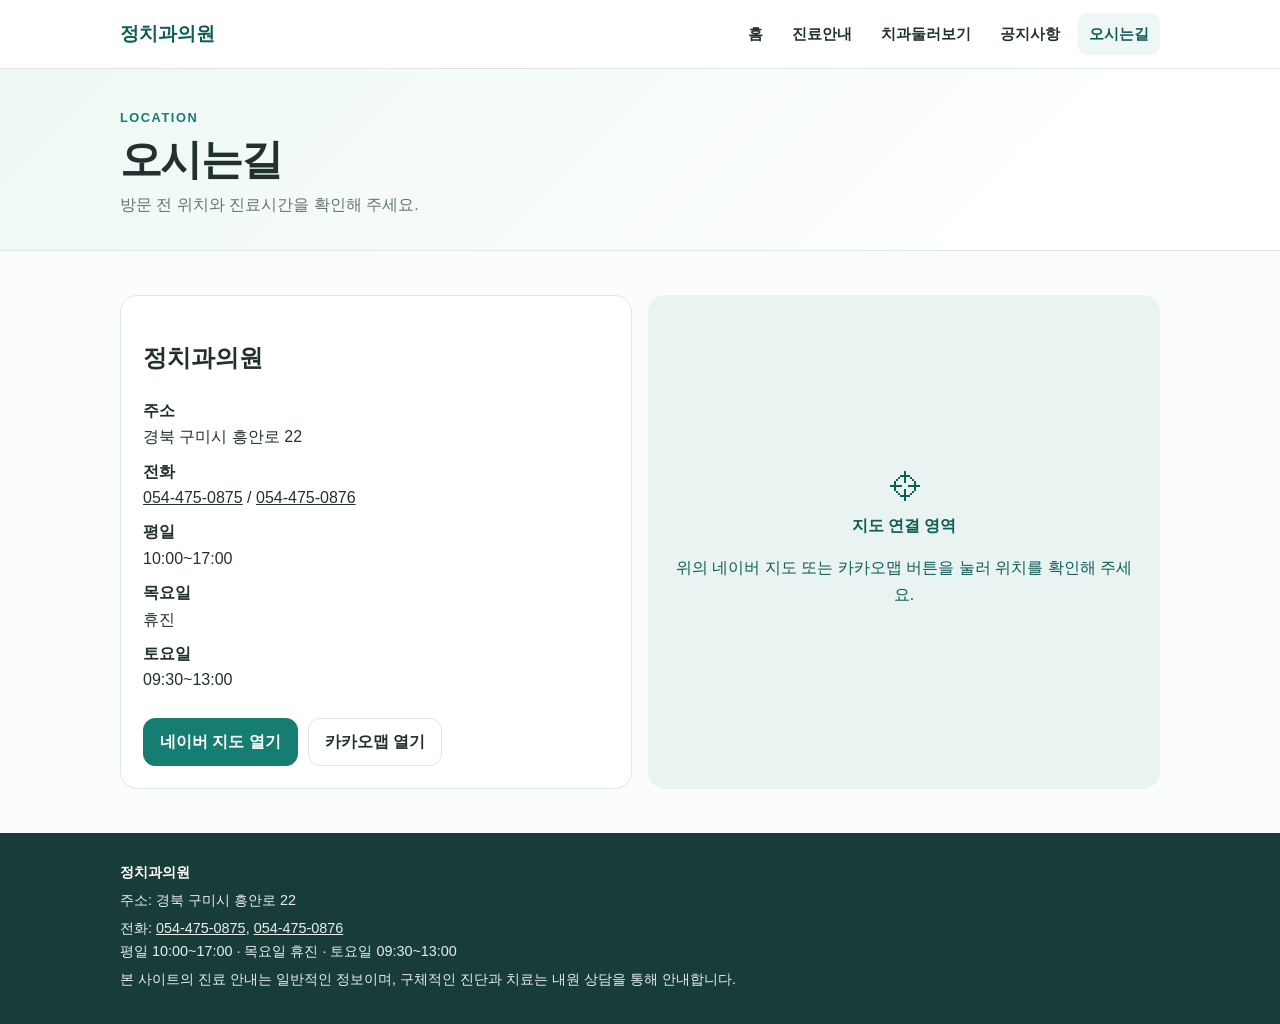
==== location.html @ 07dbc51d "Add files via upload" ====
<!doctype html>
<html lang="ko">
<head>
  <meta charset="utf-8">
  <meta name="viewport" content="width=device-width, initial-scale=1">
  <meta name="description" content="정치과의원 주소, 전화번호, 진료시간 및 지도 안내">
  <title>오시는길 | 정치과의원</title>
  <link rel="stylesheet" href="css/style.css">
</head>
<body>
  <header>
    <div class="wrap nav">
      <a class="brand" href="index.html">정치과의원</a>
      <nav aria-label="주요 메뉴">
        <a href="index.html">홈</a>
        <a href="treatment.html">진료안내</a>
        <a href="tour.html">치과둘러보기</a>
        <a href="notice.html">공지사항</a>
        <a href="location.html" aria-current="page">오시는길</a>
      </nav>
    </div>
  </header>
  <main>
    <section class="page-hero"><div class="wrap"><div class="eyebrow">LOCATION</div><h1>오시는길</h1><p>방문 전 위치와 진료시간을 확인해 주세요.</p></div></section>
    <section><div class="wrap"><div class="location-grid">
      <div class="info-box"><h2>정치과의원</h2>
        <p><strong>주소</strong><br>경북 구미시 흥안로 22</p>
        <p><strong>전화</strong><br><a href="tel:0544750875">054-475-0875</a> / <a href="tel:0544750876">054-475-0876</a></p>
        <p><strong>평일</strong><br>10:00~17:00</p><p><strong>목요일</strong><br>휴진</p><p><strong>토요일</strong><br>09:30~13:00</p>
        <div class="actions"><a class="btn primary" href="https://map.naver.com/p/search/구미시%20흥안로%2022" target="_blank" rel="noopener noreferrer">네이버 지도 열기</a><a class="btn" href="https://map.kakao.com/link/search/구미시%20흥안로%2022" target="_blank" rel="noopener noreferrer">카카오맵 열기</a></div>
      </div>
      <div class="map-placeholder"><div><div style="font-size:2rem">⌖</div><strong>지도 연결 영역</strong><p>위의 네이버 지도 또는 카카오맵 버튼을 눌러 위치를 확인해 주세요.</p></div></div>
    </div></div></section>
  </main>
  <footer>
    <div class="wrap">
      <strong>정치과의원</strong>
      <p>주소: 경북 구미시 흥안로 22</p>
      <p>전화: <a href="tel:0544750875">054-475-0875</a>, <a href="tel:0544750876">054-475-0876</a><br>평일 10:00~17:00 · 목요일 휴진 · 토요일 09:30~13:00</p>
      <p>본 사이트의 진료 안내는 일반적인 정보이며, 구체적인 진단과 치료는 내원 상담을 통해 안내합니다.</p>
    </div>
  </footer>
  <a class="mobile-call" href="tel:0544750875">☎ 정치과의원 전화하기 (054-475-0875)</a>
</body>
</html>
---- css/style.css ----
:root {
  --green: #167d73; --green-dark: #105d56; --ink: #20312f;
  --muted: #657572; --pale: #eef7f5; --line: #dce8e5; --white: #fff;
}
* { box-sizing: border-box; }
html { scroll-behavior: smooth; }
body { margin: 0; color: var(--ink); background: #fbfdfc; font-family: -apple-system, BlinkMacSystemFont, "Noto Sans KR", "Malgun Gothic", sans-serif; line-height: 1.65; }
a { color: inherit; }
.wrap { width: min(100% - 32px, 1040px); margin-inline: auto; }
header { position: sticky; top: 0; z-index: 5; background: rgba(255,255,255,.96); border-bottom: 1px solid var(--line); backdrop-filter: blur(10px); }
.nav { min-height: 68px; display: flex; align-items: center; justify-content: space-between; gap: 18px; }
.brand { color: var(--green-dark); text-decoration: none; font-size: 1.18rem; font-weight: 800; white-space: nowrap; }
nav { display: flex; gap: 7px; flex-wrap: wrap; align-items: center; }
nav a { text-decoration: none; font-size: .92rem; font-weight: 700; padding: 9px 11px; border-radius: 9px; }
nav a:hover, nav a[aria-current="page"] { color: var(--green-dark); background: var(--pale); }
.hero { padding: 58px 0 44px; background: linear-gradient(135deg, #edf8f5, #fff 72%); }
.hero-grid { display: grid; grid-template-columns: 1.1fr .9fr; align-items: center; gap: 28px; }
.eyebrow { color: var(--green); font-weight: 800; letter-spacing: .12em; font-size: .8rem; }
h1 { font-size: clamp(2rem, 6vw, 3.25rem); line-height: 1.2; margin: 12px 0 16px; letter-spacing: -.04em; }
.lead { color: var(--muted); font-size: 1.05rem; max-width: 38rem; }
.actions { display: flex; flex-wrap: wrap; gap: 10px; margin-top: 24px; }
.btn { display: inline-flex; align-items: center; justify-content: center; min-height: 44px; padding: 10px 16px; border-radius: 12px; text-decoration: none; font-weight: 750; border: 1px solid var(--line); background: white; }
.btn.primary { background: var(--green); color: white; border-color: var(--green); }
.btn:hover { transform: translateY(-1px); }
.hero-art { min-height: 250px; border-radius: 24px; padding: 24px; background: linear-gradient(145deg, #c9e8e0, #edf7f4); display: grid; place-items: center; overflow: hidden; }
.hero-art-inner { width: 100%; max-width: 330px; min-height: 200px; border-radius: 18px; background: rgba(255,255,255,.78); display: grid; place-items: center; align-content: center; gap: 6px; text-align: center; padding: 22px; color: var(--green-dark); }
.tooth { font-size: 3.7rem; line-height: 1.1; }
section { padding: 44px 0; }
.section-head { margin-bottom: 22px; }
.section-head h2 { margin: 0 0 6px; font-size: clamp(1.5rem, 4vw, 2rem); }
.section-head p { color: var(--muted); margin: 0; }
.cards { display: grid; grid-template-columns: repeat(3, 1fr); gap: 14px; }
.card { border: 1px solid var(--line); border-radius: 17px; background: white; padding: 20px; }
.card-link { display: block; text-decoration: none; transition: transform .15s ease, box-shadow .15s ease; }
.card-link:hover { transform: translateY(-3px); box-shadow: 0 8px 24px rgba(16,93,86,.08); }
.card .symbol { font-size: 1.8rem; }
.card h3 { margin: 9px 0 5px; }
.card p { color: var(--muted); margin: 0; font-size: .95rem; }
.card .more { display: inline-block; margin-top: 13px; color: var(--green-dark); font-weight: 800; font-size: .9rem; }
.page-hero { padding: 38px 0 32px; background: linear-gradient(135deg, #edf8f5, #fff 82%); border-bottom: 1px solid var(--line); }
.page-hero h1 { font-size: clamp(1.9rem, 5vw, 2.6rem); margin: 7px 0; }
.page-hero p { margin: 0; color: var(--muted); }
.gallery { display: grid; grid-template-columns: repeat(3, 1fr); gap: 14px; }
.photo { min-height: 210px; border-radius: 16px; padding: 18px; background: var(--pale); border: 1px dashed #9fcac1; display: flex; flex-direction: column; justify-content: end; color: var(--green-dark); font-weight: 750; }
.photo small { display: block; font-weight: 500; color: var(--muted); }
.notice-list { list-style: none; margin: 0; padding: 0; border-top: 1px solid var(--line); }
.notice-list li { display: flex; justify-content: space-between; gap: 16px; padding: 17px 2px; border-bottom: 1px solid var(--line); }
.notice-list time { color: var(--muted); white-space: nowrap; font-size: .9rem; }
.location-grid { display: grid; grid-template-columns: 1fr 1fr; gap: 16px; }
.info-box { background: white; border: 1px solid var(--line); border-radius: 17px; padding: 22px; }
.info-box p { margin: 8px 0; }
.map-placeholder { min-height: 280px; border-radius: 17px; background: #e9f3f1; display: grid; place-items: center; text-align: center; padding: 20px; color: var(--green-dark); }
.note { margin-top: 18px; padding: 14px 16px; border-radius: 12px; background: var(--pale); color: var(--muted); font-size: .92rem; }
footer { background: #183d39; color: white; padding: 28px 0; font-size: .9rem; }
footer p { margin: 4px 0; opacity: .9; }
.mobile-call { display: none; }
@media (max-width: 720px) {
  .nav { align-items: flex-start; padding: 12px 0; flex-direction: column; gap: 8px; }
  nav { gap: 4px; }
  nav a { font-size: .84rem; padding: 7px 9px; }
  .hero { padding: 38px 0 28px; }
  .hero-grid, .location-grid { grid-template-columns: 1fr; }
  .hero-art { min-height: 190px; }
  .cards { grid-template-columns: 1fr 1fr; }
  .gallery { grid-template-columns: 1fr 1fr; }
  .photo { min-height: 150px; }
  section { padding: 34px 0; }
  .mobile-call { display: block; position: fixed; z-index: 10; bottom: 12px; left: 12px; right: 12px; background: var(--green); color: white; border-radius: 14px; padding: 13px; text-align: center; text-decoration: none; font-weight: 800; box-shadow: 0 6px 24px rgba(0,0,0,.18); }
  body { padding-bottom: 70px; }
}
@media (max-width: 420px) { .cards { grid-template-columns: 1fr; } .gallery { grid-template-columns: 1fr 1fr; } .notice-list li { flex-direction: column; gap: 2px; } }
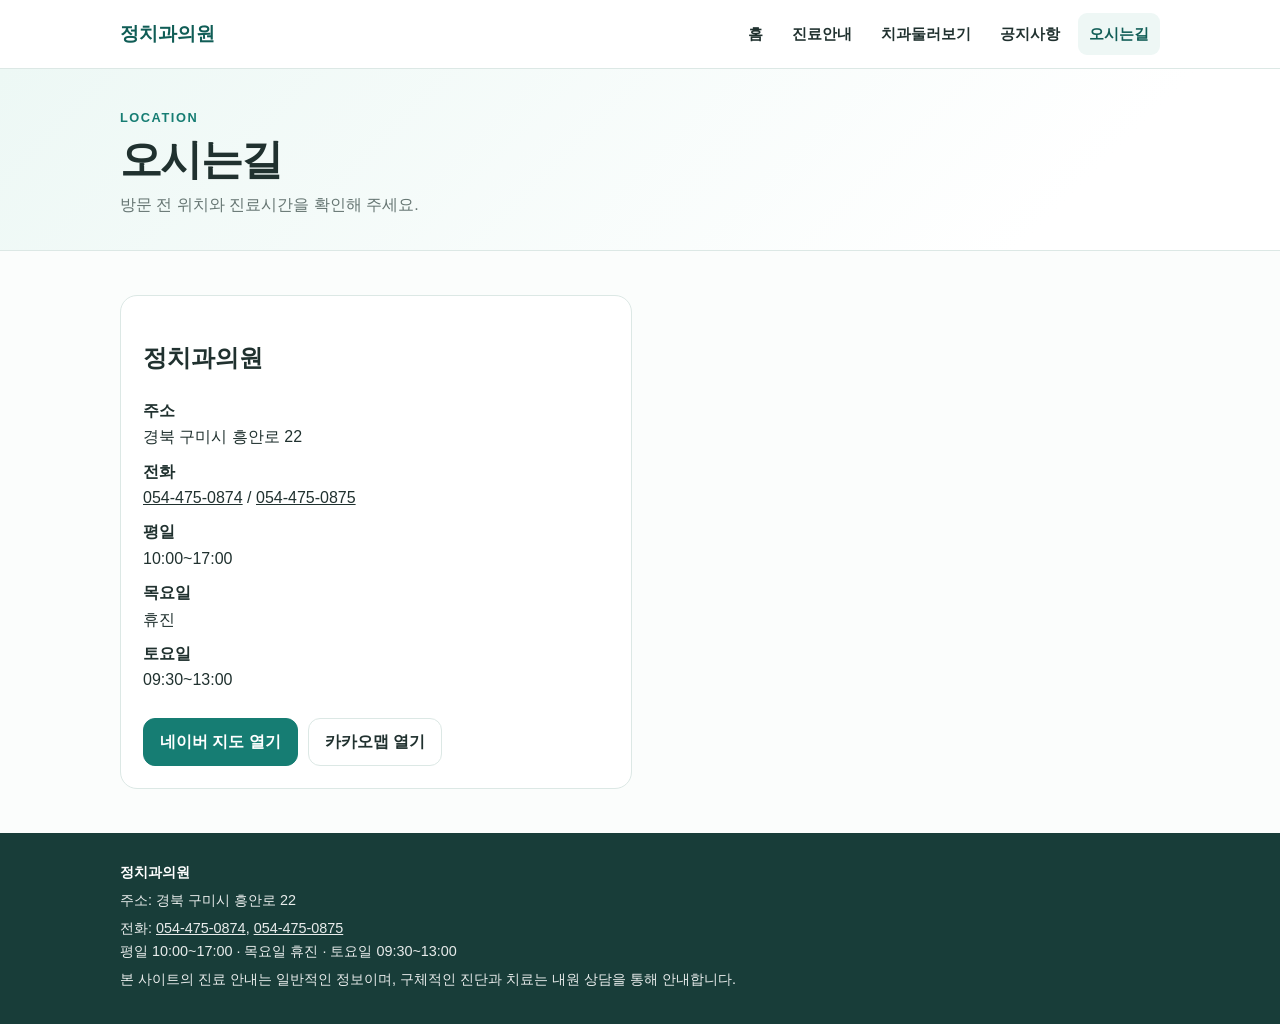
==== commit 9355d985: "api 테스트" ====
--- a/location.html
+++ b/location.html
@@ -1,45 +1,115 @@
 <!doctype html>
 <html lang="ko">
-<head>
-  <meta charset="utf-8">
-  <meta name="viewport" content="width=device-width, initial-scale=1">
-  <meta name="description" content="정치과의원 주소, 전화번호, 진료시간 및 지도 안내">
-  <title>오시는길 | 정치과의원</title>
-  <link rel="stylesheet" href="css/style.css">
-</head>
-<body>
-  <header>
-    <div class="wrap nav">
-      <a class="brand" href="index.html">정치과의원</a>
-      <nav aria-label="주요 메뉴">
-        <a href="index.html">홈</a>
-        <a href="treatment.html">진료안내</a>
-        <a href="tour.html">치과둘러보기</a>
-        <a href="notice.html">공지사항</a>
-        <a href="location.html" aria-current="page">오시는길</a>
-      </nav>
-    </div>
-  </header>
-  <main>
-    <section class="page-hero"><div class="wrap"><div class="eyebrow">LOCATION</div><h1>오시는길</h1><p>방문 전 위치와 진료시간을 확인해 주세요.</p></div></section>
-    <section><div class="wrap"><div class="location-grid">
-      <div class="info-box"><h2>정치과의원</h2>
-        <p><strong>주소</strong><br>경북 구미시 흥안로 22</p>
-        <p><strong>전화</strong><br><a href="tel:0544750875">054-475-0875</a> / <a href="tel:0544750876">054-475-0876</a></p>
-        <p><strong>평일</strong><br>10:00~17:00</p><p><strong>목요일</strong><br>휴진</p><p><strong>토요일</strong><br>09:30~13:00</p>
-        <div class="actions"><a class="btn primary" href="https://map.naver.com/p/search/구미시%20흥안로%2022" target="_blank" rel="noopener noreferrer">네이버 지도 열기</a><a class="btn" href="https://map.kakao.com/link/search/구미시%20흥안로%2022" target="_blank" rel="noopener noreferrer">카카오맵 열기</a></div>
-      </div>
-      <div class="map-placeholder"><div><div style="font-size:2rem">⌖</div><strong>지도 연결 영역</strong><p>위의 네이버 지도 또는 카카오맵 버튼을 눌러 위치를 확인해 주세요.</p></div></div>
-    </div></div></section>
-  </main>
-  <footer>
-    <div class="wrap">
-      <strong>정치과의원</strong>
-      <p>주소: 경북 구미시 흥안로 22</p>
-      <p>전화: <a href="tel:0544750875">054-475-0875</a>, <a href="tel:0544750876">054-475-0876</a><br>평일 10:00~17:00 · 목요일 휴진 · 토요일 09:30~13:00</p>
-      <p>본 사이트의 진료 안내는 일반적인 정보이며, 구체적인 진단과 치료는 내원 상담을 통해 안내합니다.</p>
-    </div>
-  </footer>
-  <a class="mobile-call" href="tel:0544750875">☎ 정치과의원 전화하기 (054-475-0875)</a>
-</body>
+    <head>
+        <meta charset="utf-8" />
+        <meta name="viewport" content="width=device-width, initial-scale=1" />
+        <meta
+            name="description"
+            content="정치과의원 주소, 전화번호, 진료시간 및 지도 안내"
+        />
+        <title>오시는길 | 정치과의원</title>
+        <link rel="stylesheet" href="css/style.css" />
+    </head>
+    <body>
+        <header>
+            <div class="wrap nav">
+                <a class="brand" href="index.html">정치과의원</a>
+                <nav aria-label="주요 메뉴">
+                    <a href="index.html">홈</a>
+                    <a href="treatment.html">진료안내</a>
+                    <a href="tour.html">치과둘러보기</a>
+                    <a href="notice.html">공지사항</a>
+                    <a href="location.html" aria-current="page">오시는길</a>
+                </nav>
+            </div>
+        </header>
+        <main>
+            <section class="page-hero">
+                <div class="wrap">
+                    <div class="eyebrow">LOCATION</div>
+                    <h1>오시는길</h1>
+                    <p>방문 전 위치와 진료시간을 확인해 주세요.</p>
+                </div>
+            </section>
+            <section>
+                <div class="wrap">
+                    <div class="location-grid">
+                        <div class="info-box">
+                            <h2>정치과의원</h2>
+                            <p>
+                                <strong>주소</strong><br />경북 구미시 흥안로 22
+                            </p>
+                            <p>
+                                <strong>전화</strong><br /><a
+                                    href="tel:0544750874"
+                                    >054-475-0874</a
+                                >
+                                / <a href="tel:0544750875">054-475-0875</a>
+                            </p>
+                            <p><strong>평일</strong><br />10:00~17:00</p>
+                            <p><strong>목요일</strong><br />휴진</p>
+                            <p><strong>토요일</strong><br />09:30~13:00</p>
+                            <div class="actions">
+                                <a
+                                    class="btn primary"
+                                    href="https://map.naver.com/p/search/구미시%20흥안로%2022"
+                                    target="_blank"
+                                    rel="noopener noreferrer"
+                                    >네이버 지도 열기</a
+                                ><a
+                                    class="btn"
+                                    href="https://map.kakao.com/link/search/구미시%20흥안로%2022"
+                                    target="_blank"
+                                    rel="noopener noreferrer"
+                                    >카카오맵 열기</a
+                                >
+                            </div>
+                        </div>
+                        <div
+                            id="map"
+                            class="map-box"
+                            role="region"
+                            aria-label="정치과의원 위치 지도"
+                        ></div>
+                    </div>
+                </div>
+            </section>
+        </main>
+        <footer>
+            <div class="wrap">
+                <strong>정치과의원</strong>
+                <p>주소: 경북 구미시 흥안로 22</p>
+                <p>
+                    전화: <a href="tel:0544750874">054-475-0874</a>,
+                    <a href="tel:0544750875">054-475-0875</a><br />평일
+                    10:00~17:00 · 목요일 휴진 · 토요일 09:30~13:00
+                </p>
+                <p>
+                    본 사이트의 진료 안내는 일반적인 정보이며, 구체적인 진단과
+                    치료는 내원 상담을 통해 안내합니다.
+                </p>
+            </div>
+        </footer>
+        <a class="mobile-call" href="tel:0544750875"
+            >☎ 정치과의원 전화하기 (054-475-0875)</a
+        >
+        <script>
+            // 네이버 지도 키 인증 실패 시 안내 문구 표시 (maps.js보다 먼저 선언)
+            window.navermap_authFailure = function () {
+                document.getElementById('map').innerHTML =
+                    '<p class="map-fallback">지도를 불러오지 못했습니다. 위의 네이버 지도 버튼을 눌러 위치를 확인해 주세요.</p>';
+            };
+        </script>
+        <script src="https://oapi.map.naver.com/openapi/v3/maps.js?ncpKeyId=6n197vx5oq"></script>
+        <script>
+            // TODO: 임시 좌표(흥안로 도로 위치). 실제 치과 건물 좌표로 교체
+            var clinic = new naver.maps.LatLng(36.147356, 128.4145327);
+            var map = new naver.maps.Map('map', { center: clinic, zoom: 17 });
+            new naver.maps.Marker({
+                position: clinic,
+                map: map,
+                title: '정치과의원',
+            });
+        </script>
+    </body>
 </html>
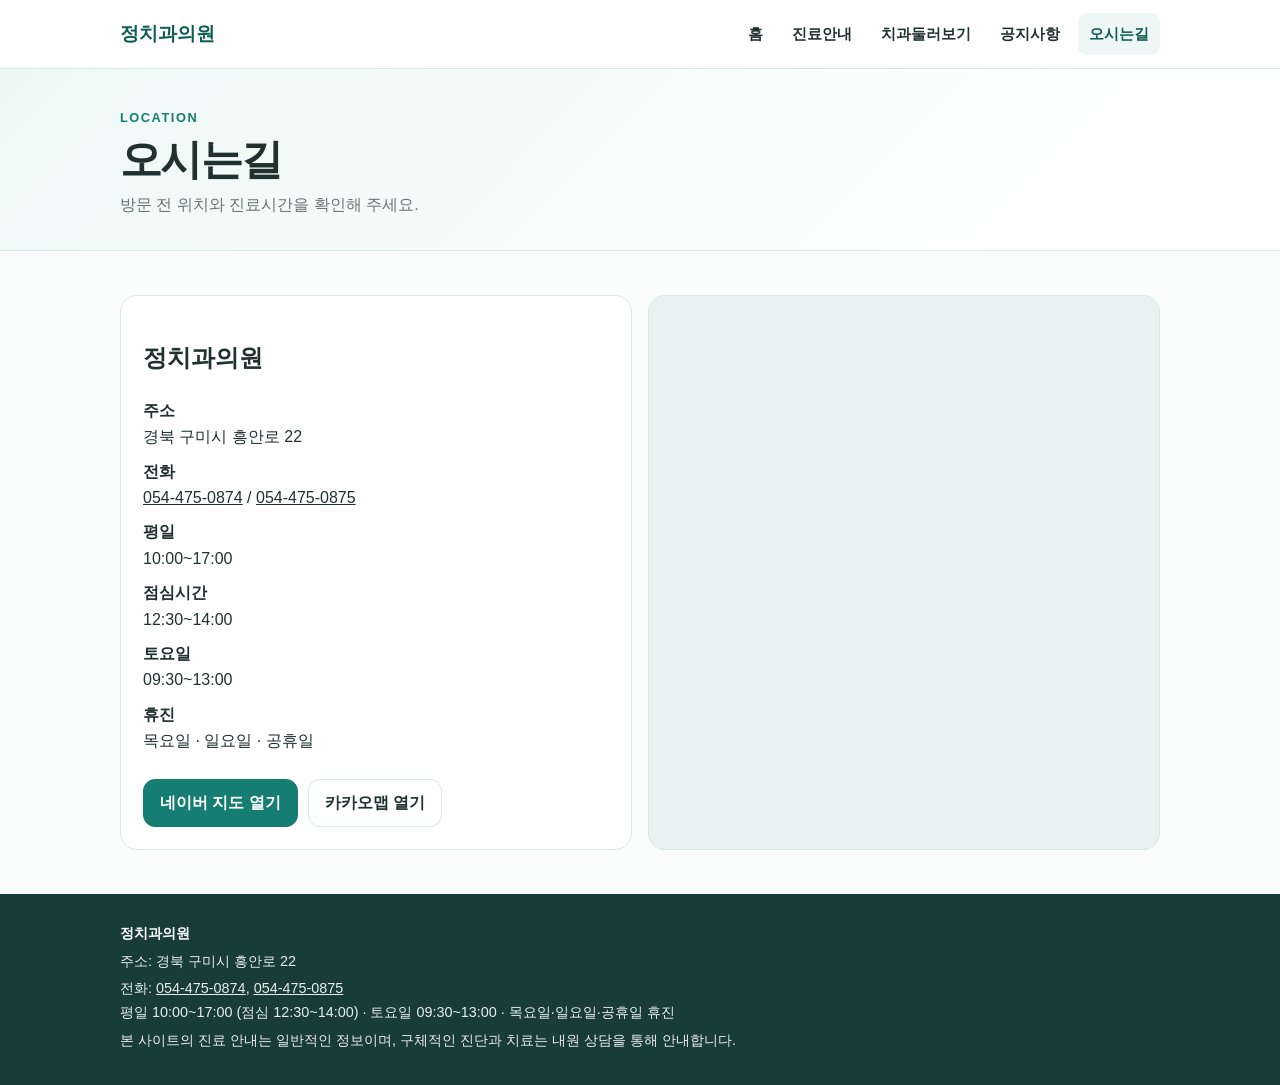
==== commit c7b858fc: "사진 및 약도 추가 notice 비활성화" ====
--- a/location.html
+++ b/location.html
@@ -47,8 +47,9 @@
                                 / <a href="tel:0544750875">054-475-0875</a>
                             </p>
                             <p><strong>평일</strong><br />10:00~17:00</p>
-                            <p><strong>목요일</strong><br />휴진</p>
+                            <p><strong>점심시간</strong><br />12:30~14:00</p>
                             <p><strong>토요일</strong><br />09:30~13:00</p>
+                            <p><strong>휴진</strong><br />목요일 · 일요일 · 공휴일</p>
                             <div class="actions">
                                 <a
                                     class="btn primary"
@@ -81,8 +82,7 @@
                 <p>주소: 경북 구미시 흥안로 22</p>
                 <p>
                     전화: <a href="tel:0544750874">054-475-0874</a>,
-                    <a href="tel:0544750875">054-475-0875</a><br />평일
-                    10:00~17:00 · 목요일 휴진 · 토요일 09:30~13:00
+                    <a href="tel:0544750875">054-475-0875</a><br />평일 10:00~17:00 (점심 12:30~14:00) · 토요일 09:30~13:00 · 목요일·일요일·공휴일 휴진
                 </p>
                 <p>
                     본 사이트의 진료 안내는 일반적인 정보이며, 구체적인 진단과
@@ -95,15 +95,19 @@
         >
         <script>
             // 네이버 지도 키 인증 실패 시 안내 문구 표시 (maps.js보다 먼저 선언)
+            // 지도 영역을 새 요소로 교체해야 네이버의 실패 화면과 겹치지 않음
             window.navermap_authFailure = function () {
-                document.getElementById('map').innerHTML =
-                    '<p class="map-fallback">지도를 불러오지 못했습니다. 위의 네이버 지도 버튼을 눌러 위치를 확인해 주세요.</p>';
+                var fallback = document.createElement('div');
+                fallback.className = 'map-box map-fallback';
+                fallback.textContent =
+                    '지도를 불러오지 못했습니다. 위의 네이버 지도 버튼을 눌러 위치를 확인해 주세요.';
+                document.getElementById('map').replaceWith(fallback);
             };
         </script>
         <script src="https://oapi.map.naver.com/openapi/v3/maps.js?ncpKeyId=6n197vx5oq"></script>
         <script>
-            // TODO: 임시 좌표(흥안로 도로 위치). 실제 치과 건물 좌표로 교체
-            var clinic = new naver.maps.LatLng(36.147356, 128.4145327);
+            // 정치과의원 위치 (경북 구미시 흥안로 22)
+            var clinic = new naver.maps.LatLng(36.147233, 128.416335);
             var map = new naver.maps.Map('map', { center: clinic, zoom: 17 });
             new naver.maps.Marker({
                 position: clinic,
@@ -111,5 +115,7 @@
                 title: '정치과의원',
             });
         </script>
+        <script src="js/notice-config.js"></script>
+        <script src="js/notice-popup.js"></script>
     </body>
 </html>
--- a/css/style.css
+++ b/css/style.css
@@ -22,9 +22,8 @@
 .btn { display: inline-flex; align-items: center; justify-content: center; min-height: 44px; padding: 10px 16px; border-radius: 12px; text-decoration: none; font-weight: 750; border: 1px solid var(--line); background: white; }
 .btn.primary { background: var(--green); color: white; border-color: var(--green); }
 .btn:hover { transform: translateY(-1px); }
-.hero-art { min-height: 250px; border-radius: 24px; padding: 24px; background: linear-gradient(145deg, #c9e8e0, #edf7f4); display: grid; place-items: center; overflow: hidden; }
-.hero-art-inner { width: 100%; max-width: 330px; min-height: 200px; border-radius: 18px; background: rgba(255,255,255,.78); display: grid; place-items: center; align-content: center; gap: 6px; text-align: center; padding: 22px; color: var(--green-dark); }
-.tooth { font-size: 3.7rem; line-height: 1.1; }
+.hero-art { aspect-ratio: 4 / 3; border-radius: 24px; overflow: hidden; background: var(--pale); box-shadow: 0 12px 32px rgba(16,93,86,.12); }
+.hero-art img { display: block; width: 100%; height: 100%; object-fit: cover; }
 section { padding: 44px 0; }
 .section-head { margin-bottom: 22px; }
 .section-head h2 { margin: 0 0 6px; font-size: clamp(1.5rem, 4vw, 2rem); }
@@ -40,16 +39,32 @@
 .page-hero { padding: 38px 0 32px; background: linear-gradient(135deg, #edf8f5, #fff 82%); border-bottom: 1px solid var(--line); }
 .page-hero h1 { font-size: clamp(1.9rem, 5vw, 2.6rem); margin: 7px 0; }
 .page-hero p { margin: 0; color: var(--muted); }
-.gallery { display: grid; grid-template-columns: repeat(3, 1fr); gap: 14px; }
-.photo { min-height: 210px; border-radius: 16px; padding: 18px; background: var(--pale); border: 1px dashed #9fcac1; display: flex; flex-direction: column; justify-content: end; color: var(--green-dark); font-weight: 750; }
-.photo small { display: block; font-weight: 500; color: var(--muted); }
+.tour-grid { display: grid; grid-template-columns: 1fr 1fr; gap: 28px 16px; }
+.tour-group.wide { grid-column: 1 / -1; }
+.tour-group h2 { margin: 0 0 10px; font-size: 1.3rem; }
+.carousel { position: relative; }
+.carousel-track { display: flex; overflow-x: auto; scroll-snap-type: x mandatory; scrollbar-width: none; border-radius: 17px; aspect-ratio: 3 / 4; background: var(--pale); }
+.wide .carousel-track { aspect-ratio: 3 / 2; }
+.carousel-track::-webkit-scrollbar { display: none; }
+.carousel-track:focus-visible { outline: 3px solid var(--green); outline-offset: 3px; }
+.slide { position: relative; flex: 0 0 100%; margin: 0; scroll-snap-align: start; }
+.slide img { display: block; width: 100%; height: 100%; object-fit: cover; }
+.slide figcaption { position: absolute; left: 12px; bottom: 12px; padding: 5px 11px; border-radius: 999px; background: rgba(24,61,57,.78); color: white; font-size: .88rem; font-weight: 700; }
+.carousel-btn { position: absolute; top: calc(50% - 16px); transform: translateY(-50%); width: 40px; height: 40px; border: 0; border-radius: 50%; background: rgba(255,255,255,.88); color: var(--green-dark); font-size: 1.6rem; line-height: 1; cursor: pointer; box-shadow: 0 2px 10px rgba(0,0,0,.15); }
+.carousel-btn:hover { background: white; }
+.carousel-btn.prev { left: 10px; }
+.carousel-btn.next { right: 10px; }
+.carousel-dots { display: flex; justify-content: center; gap: 8px; margin-top: 12px; }
+.carousel-dots button { width: 9px; height: 9px; padding: 0; border: 0; border-radius: 50%; background: var(--line); cursor: pointer; }
+.carousel-dots button[aria-current="true"] { width: 22px; border-radius: 5px; background: var(--green); }
 .notice-list { list-style: none; margin: 0; padding: 0; border-top: 1px solid var(--line); }
 .notice-list li { display: flex; justify-content: space-between; gap: 16px; padding: 17px 2px; border-bottom: 1px solid var(--line); }
 .notice-list time { color: var(--muted); white-space: nowrap; font-size: .9rem; }
 .location-grid { display: grid; grid-template-columns: 1fr 1fr; gap: 16px; }
 .info-box { background: white; border: 1px solid var(--line); border-radius: 17px; padding: 22px; }
 .info-box p { margin: 8px 0; }
-.map-placeholder { min-height: 280px; border-radius: 17px; background: #e9f3f1; display: grid; place-items: center; text-align: center; padding: 20px; color: var(--green-dark); }
+.map-box { min-height: 320px; border-radius: 17px; overflow: hidden; border: 1px solid var(--line); background: #e9f3f1; }
+.map-fallback { display: grid; place-items: center; padding: 20px; text-align: center; color: var(--green-dark); }
 .note { margin-top: 18px; padding: 14px 16px; border-radius: 12px; background: var(--pale); color: var(--muted); font-size: .92rem; }
 footer { background: #183d39; color: white; padding: 28px 0; font-size: .9rem; }
 footer p { margin: 4px 0; opacity: .9; }
@@ -60,12 +75,20 @@
   nav a { font-size: .84rem; padding: 7px 9px; }
   .hero { padding: 38px 0 28px; }
   .hero-grid, .location-grid { grid-template-columns: 1fr; }
-  .hero-art { min-height: 190px; }
   .cards { grid-template-columns: 1fr 1fr; }
-  .gallery { grid-template-columns: 1fr 1fr; }
-  .photo { min-height: 150px; }
+  .tour-grid { grid-template-columns: 1fr; }
+  .wide .carousel-track { aspect-ratio: 4 / 3; }
   section { padding: 34px 0; }
   .mobile-call { display: block; position: fixed; z-index: 10; bottom: 12px; left: 12px; right: 12px; background: var(--green); color: white; border-radius: 14px; padding: 13px; text-align: center; text-decoration: none; font-weight: 800; box-shadow: 0 6px 24px rgba(0,0,0,.18); }
   body { padding-bottom: 70px; }
 }
-@media (max-width: 420px) { .cards { grid-template-columns: 1fr; } .gallery { grid-template-columns: 1fr 1fr; } .notice-list li { flex-direction: column; gap: 2px; } }
+@media (max-width: 420px) { .cards { grid-template-columns: 1fr; } .notice-list li { flex-direction: column; gap: 2px; } }
+.notice-current { background: var(--pale); padding-inline: 12px !important; border-radius: 10px; }
+.notice-popup-overlay { position: fixed; inset: 0; z-index: 20; display: grid; place-items: center; padding: 16px; background: rgba(16,40,37,.45); }
+.notice-popup { width: min(100%, 420px); border-radius: 18px; background: white; box-shadow: 0 16px 48px rgba(0,0,0,.25); overflow: hidden; }
+.notice-popup-body { padding: 26px 24px 18px; }
+.notice-popup-body h2 { margin: 6px 0 12px; font-size: 1.3rem; }
+.notice-popup-body p { margin: 4px 0; color: var(--ink); }
+.notice-popup-actions { display: flex; border-top: 1px solid var(--line); }
+.notice-popup-actions button { flex: 1; padding: 14px; border: 0; background: white; font: inherit; font-weight: 700; color: var(--muted); cursor: pointer; }
+.notice-popup-actions .notice-popup-close { color: white; background: var(--green); }
